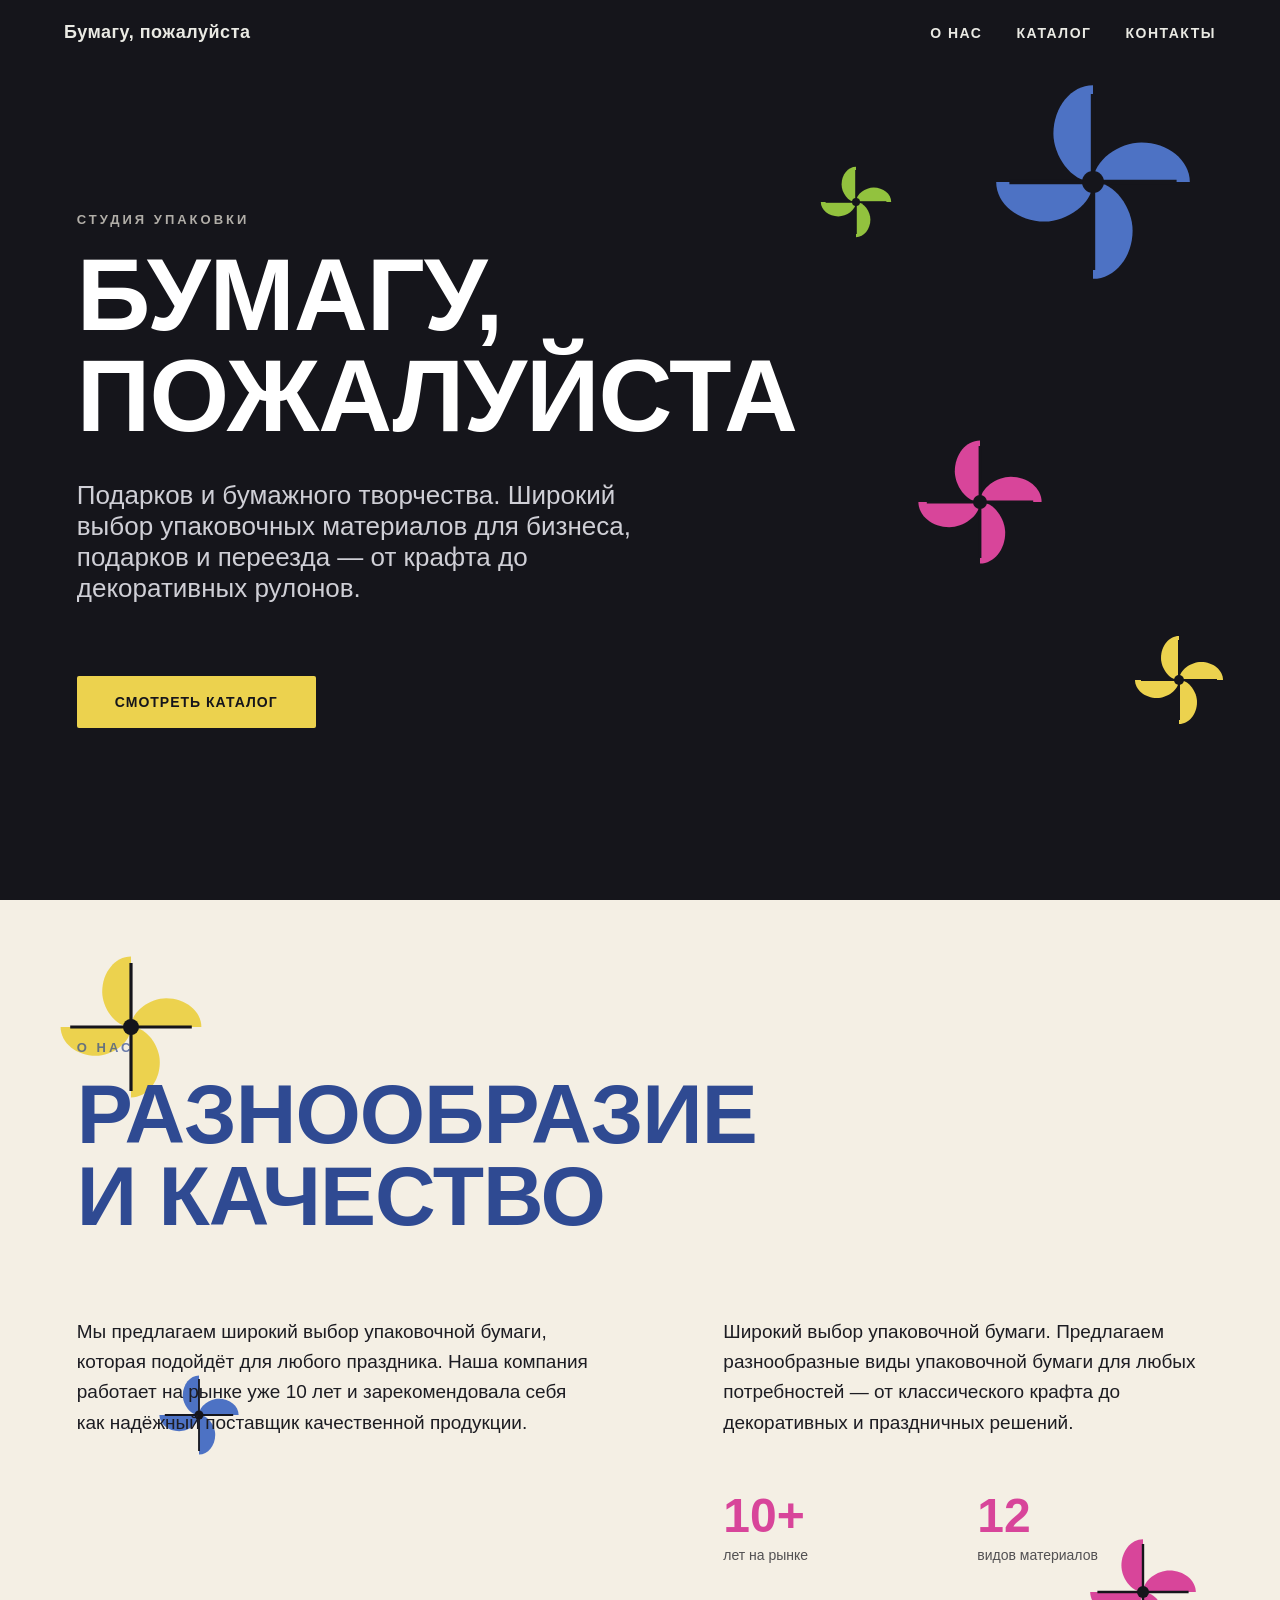
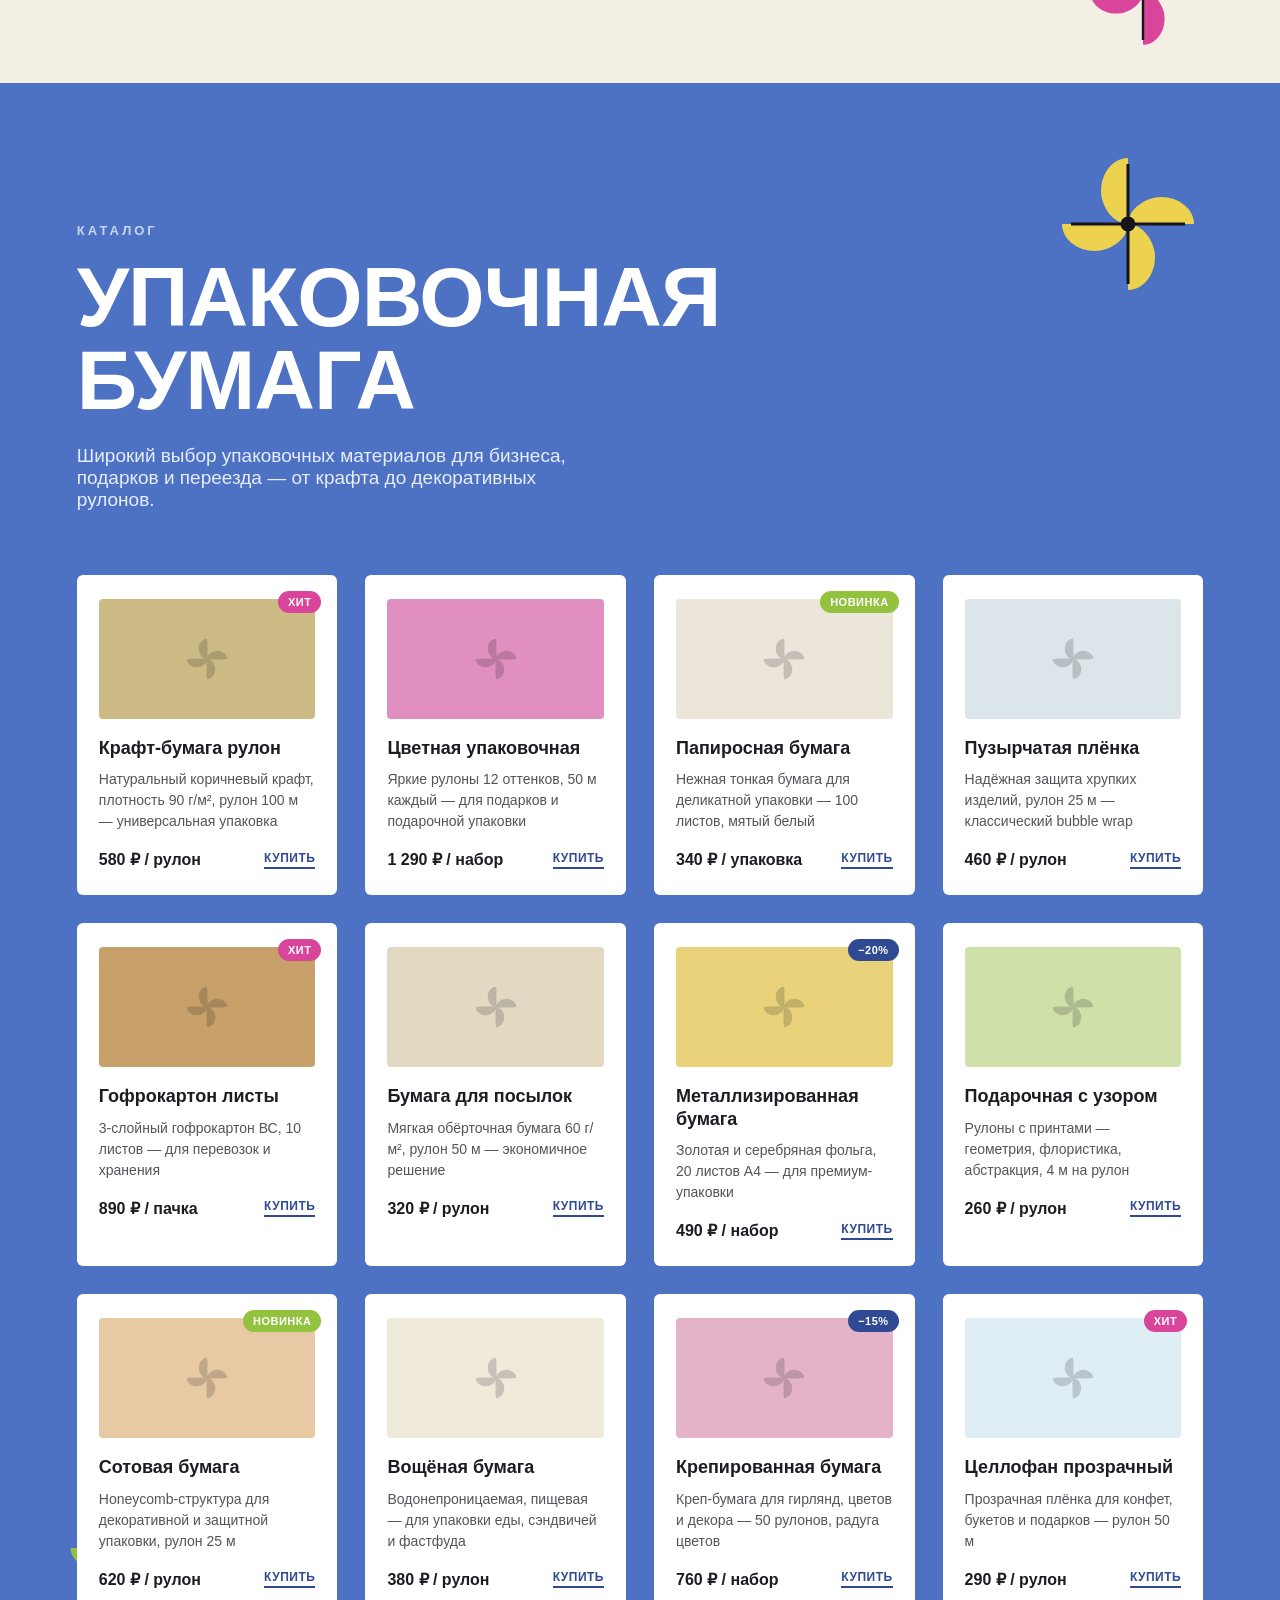
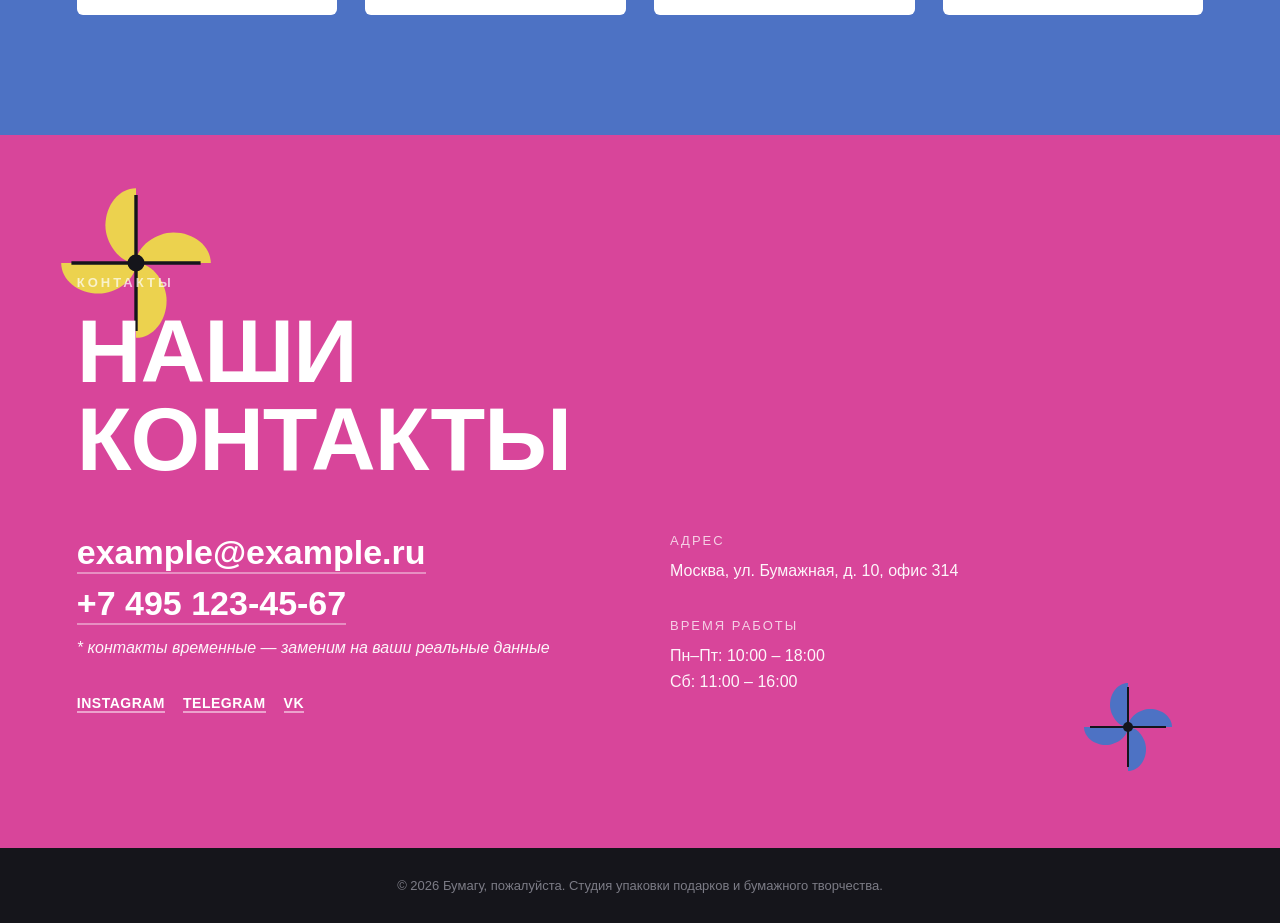
==== index (7).html @ 3995a686 "Add files via upload" ====
<!DOCTYPE html>
<html lang="ru">
<head>
<meta charset="UTF-8">
<meta name="viewport" content="width=device-width, initial-scale=1.0">
<title>Бумагу, пожалуйста — студия упаковки</title>
<meta name="description" content="Студия упаковки подарков и бумажного творчества. Широкий выбор упаковочных материалов для бизнеса, подарков и переезда.">
<style>
  :root{
    --ink:#1c1c22;
    --paper:#f4efe4;
    --blue:#4d72c4;
    --blue-deep:#2f4a92;
    --magenta:#d8459a;
    --yellow:#ecd24e;
    --green:#92c23e;
    --dark:#15151b;
  }

  *{box-sizing:border-box;}
  html,body{margin:0;padding:0;}
  body{
    font-family:'Trebuchet MS','Segoe UI',Verdana,sans-serif;
    background:var(--dark);
    color:var(--paper);
    overflow-x:hidden;
    cursor:auto;
  }
  a{color:inherit;text-decoration:none;}
  img,svg{display:block;}

  /* ---------- NAV ---------- */
  header{
    position:fixed;
    top:0;left:0;right:0;
    display:flex;
    justify-content:space-between;
    align-items:center;
    padding:22px 5vw;
    z-index:100;
    mix-blend-mode:difference;
  }
  .logo{
    font-weight:800;
    font-size:18px;
    letter-spacing:.5px;
    color:#fff;
  }
  nav ul{
    display:flex;
    gap:34px;
    list-style:none;
    margin:0;padding:0;
  }
  nav a{
    color:#fff;
    font-size:14px;
    letter-spacing:1.5px;
    font-weight:700;
    text-transform:uppercase;
    position:relative;
    padding-bottom:4px;
  }
  nav a::after{
    content:"";
    position:absolute;left:0;bottom:0;
    width:0;height:2px;
    background:currentColor;
    transition:width .25s ease;
  }
  nav a:hover::after{width:100%;}
  .burger{display:none;flex-direction:column;gap:5px;cursor:pointer;}
  .burger span{width:26px;height:2px;background:#fff;display:block;}

  @media (max-width:760px){
    nav ul{
      position:fixed;top:0;right:0;
      height:100vh;width:70vw;max-width:300px;
      background:var(--dark);
      flex-direction:column;
      justify-content:center;
      align-items:flex-start;
      padding:0 40px;
      transform:translateX(100%);
      transition:transform .35s ease;
      mix-blend-mode:normal;
    }
    nav ul.open{transform:translateX(0);}
    nav a{color:var(--paper);}
    .burger{display:flex;}
  }

  /* ---------- SECTION BASE ---------- */
  section{
    position:relative;
    overflow:hidden;
    padding:140px 6vw 120px;
  }
  .deco{
    position:absolute;
    pointer-events:none;
    z-index:0;
    will-change:transform;
  }
  .content{position:relative;z-index:2;}

  .eyebrow{
    font-size:13px;
    letter-spacing:3px;
    text-transform:uppercase;
    font-weight:700;
    opacity:.7;
    margin-bottom:18px;
  }

  h1,h2{
    font-weight:800;
    line-height:.98;
    margin:0;
    letter-spacing:-1px;
    text-transform:uppercase;
  }

  /* ---------- HERO ---------- */
  .hero{
    min-height:100vh;
    display:flex;
    align-items:center;
    background:var(--dark);
    padding-top:160px;
  }
  .hero h1{
    font-size:clamp(46px,8vw,108px);
    color:#fff;
    max-width:780px;
  }
  .hero .sub{
    margin-top:34px;
    font-size:clamp(18px,2.4vw,26px);
    max-width:560px;
    color:#cfcfd6;
    font-weight:400;
  }
  .hero .cta{
    display:inline-block;
    margin-top:46px;
    background:var(--yellow);
    color:var(--dark);
    font-weight:800;
    letter-spacing:1px;
    text-transform:uppercase;
    padding:18px 38px;
    border-radius:2px;
    font-size:14px;
    transition:transform .2s ease, background .2s ease;
  }
  .hero .cta:hover{transform:translateY(-3px);background:#fff;}

  /* ---------- ABOUT ---------- */
  .about{
    background:var(--paper);
    color:var(--ink);
  }
  .about h2{
    font-size:clamp(40px,7vw,84px);
    color:var(--blue-deep);
  }
  .about .grid{
    display:grid;
    grid-template-columns:1.1fr .9fr;
    gap:60px;
    margin-top:60px;
    align-items:start;
  }
  .about p{
    font-size:19px;
    line-height:1.6;
    max-width:520px;
  }
  .about .stats{
    display:grid;
    grid-template-columns:1fr 1fr;
    gap:28px;
    margin-top:50px;
  }
  .stat-num{
    font-size:48px;
    font-weight:800;
    color:var(--magenta);
  }
  .stat-label{
    font-size:14px;
    opacity:.75;
    margin-top:4px;
  }

  /* ---------- CATALOG ---------- */
  .catalog{
    background:var(--blue);
    color:#fff;
  }
  .catalog h2{
    font-size:clamp(40px,7vw,84px);
    color:#fff;
  }
  .catalog .lead{
    max-width:540px;
    font-size:19px;
    margin-top:24px;
    color:#e7edff;
  }
  .cards{
    margin-top:64px;
    display:grid;
    grid-template-columns:repeat(auto-fill,minmax(250px,1fr));
    gap:28px;
  }
  .card{
    background:#fff;
    color:var(--ink);
    border-radius:6px;
    padding:24px 22px 26px;
    position:relative;
    transition:transform .28s ease, box-shadow .28s ease;
    cursor:pointer;
  }
  .card:hover{
    transform:scale(1.045) translateY(-4px);
    box-shadow:0 22px 40px rgba(0,0,0,.28);
  }
  .badge{
    position:absolute;
    top:16px;right:16px;
    font-size:11px;
    font-weight:800;
    letter-spacing:.5px;
    text-transform:uppercase;
    padding:5px 10px;
    border-radius:20px;
    color:#fff;
  }
  .badge.hit{background:var(--magenta);}
  .badge.new{background:var(--green);}
  .badge.sale{background:var(--blue-deep);}
  .card-thumb{
    height:120px;
    border-radius:4px;
    margin-bottom:18px;
    display:flex;
    align-items:center;
    justify-content:center;
  }
  .card h3{
    font-size:18px;
    margin:0 0 10px;
    line-height:1.25;
  }
  .card p{
    font-size:14px;
    line-height:1.5;
    opacity:.75;
    margin:0 0 18px;
    min-height:62px;
  }
  .card-foot{
    display:flex;
    justify-content:space-between;
    align-items:center;
  }
  .price{
    font-weight:800;
    font-size:16px;
  }
  .buy{
    font-size:12px;
    font-weight:800;
    text-transform:uppercase;
    letter-spacing:.5px;
    color:var(--blue-deep);
    border-bottom:2px solid var(--blue-deep);
    padding-bottom:2px;
  }

  /* ---------- CONTACTS ---------- */
  .contacts{
    background:var(--magenta);
    color:#fff;
    min-height:70vh;
    display:flex;
    align-items:center;
  }
  .contacts h2{
    font-size:clamp(40px,7vw,90px);
    color:#fff;
  }
  .contacts .grid{
    display:grid;
    grid-template-columns:1fr 1fr;
    gap:60px;
    margin-top:50px;
  }
  .contacts a.big{
    display:block;
    font-size:clamp(22px,3vw,34px);
    font-weight:700;
    margin-bottom:10px;
    border-bottom:2px solid rgba(255,255,255,.4);
    width:fit-content;
  }
  .contacts .block{margin-bottom:34px;}
  .contacts .block-label{
    font-size:13px;
    letter-spacing:2px;
    text-transform:uppercase;
    opacity:.75;
    margin-bottom:10px;
  }
  .contacts .block p{margin:0;font-size:16px;line-height:1.6;opacity:.95;}
  .social{display:flex;gap:18px;margin-top:8px;}
  .social a{
    font-size:14px;
    font-weight:700;
    text-transform:uppercase;
    letter-spacing:.5px;
    border-bottom:2px solid rgba(255,255,255,.5);
  }
  .placeholder-note{
    font-size:13px;
    opacity:.7;
    margin-top:6px;
    font-style:italic;
  }

  footer{
    background:var(--dark);
    text-align:center;
    padding:30px 20px;
    font-size:13px;
    color:#7c7c86;
  }

  @media (max-width:760px){
    .about .grid,.contacts .grid{grid-template-columns:1fr;}
    section{padding:110px 6vw 80px;}
  }
</style>
</head>
<body>

<!-- ===================== FLOWER SHAPE TEMPLATE ===================== -->
<svg width="0" height="0" style="position:absolute">
  <defs>
    <symbol id="flower" viewBox="0 0 100 100">
      <g>
        <path d="M50 50 L50 6 C40 6 32 16 32 28 C32 38 40 50 50 50 Z" />
        <path d="M50 50 L94 50 C94 40 84 32 72 32 C62 32 50 40 50 50 Z" />
        <path d="M50 50 L50 94 C60 94 68 84 68 72 C68 62 60 50 50 50 Z" />
        <path d="M50 50 L6 50 C6 60 16 68 28 68 C38 68 50 60 50 50 Z" />
        <line x1="50" y1="50" x2="50" y2="10" stroke="#15151b" stroke-width="2"/>
        <line x1="50" y1="50" x2="88" y2="50" stroke="#15151b" stroke-width="2"/>
        <line x1="50" y1="50" x2="50" y2="90" stroke="#15151b" stroke-width="2"/>
        <line x1="50" y1="50" x2="12" y2="50" stroke="#15151b" stroke-width="2"/>
        <circle cx="50" cy="50" r="5" fill="#15151b"/>
      </g>
    </symbol>
  </defs>
</svg>

<header>
  <div class="logo">Бумагу, пожалуйста</div>
  <nav>
    <ul id="navList">
      <li><a href="#about">О нас</a></li>
      <li><a href="#catalog">Каталог</a></li>
      <li><a href="#contacts">Контакты</a></li>
    </ul>
  </nav>
  <div class="burger" id="burger"><span></span><span></span><span></span></div>
</header>

<!-- ===================== HERO ===================== -->
<section class="hero" id="hero">
  <svg class="deco" data-speed="0.18" style="width:220px;top:8%;right:6%;" viewBox="0 0 100 100"><use href="#flower" fill="#4d72c4"/></svg>
  <svg class="deco" data-speed="0.32" style="width:140px;top:48%;right:18%;" viewBox="0 0 100 100"><use href="#flower" fill="#d8459a"/></svg>
  <svg class="deco" data-speed="0.12" style="width:100px;top:70%;right:4%;" viewBox="0 0 100 100"><use href="#flower" fill="#ecd24e"/></svg>
  <svg class="deco" data-speed="0.25" style="width:80px;top:18%;right:30%;" viewBox="0 0 100 100"><use href="#flower" fill="#92c23e"/></svg>

  <div class="content">
    <div class="eyebrow">Студия упаковки</div>
    <h1>Бумагу,<br>пожалуйста</h1>
    <p class="sub">Подарков и бумажного творчества. Широкий выбор упаковочных материалов для бизнеса, подарков и переезда — от крафта до декоративных рулонов.</p>
    <a href="#catalog" class="cta">Смотреть каталог</a>
  </div>
</section>

<!-- ===================== ABOUT ===================== -->
<section class="about" id="about">
  <svg class="deco" data-speed="0.2" style="width:160px;top:6%;left:4%;" viewBox="0 0 100 100"><use href="#flower" fill="#ecd24e"/></svg>
  <svg class="deco" data-speed="0.3" style="width:90px;top:60%;left:12%;" viewBox="0 0 100 100"><use href="#flower" fill="#4d72c4"/></svg>
  <svg class="deco" data-speed="0.15" style="width:120px;bottom:4%;right:6%;" viewBox="0 0 100 100"><use href="#flower" fill="#d8459a"/></svg>

  <div class="content">
    <div class="eyebrow" style="color:#2f4a92;">О нас</div>
    <h2>Разнообразие<br>и качество</h2>
    <div class="grid">
      <p>Мы предлагаем широкий выбор упаковочной бумаги, которая подойдёт для любого праздника. Наша компания работает на рынке уже 10 лет и зарекомендовала себя как надёжный поставщик качественной продукции.</p>
      <div>
        <p>Широкий выбор упаковочной бумаги. Предлагаем разнообразные виды упаковочной бумаги для любых потребностей — от классического крафта до декоративных и праздничных решений.</p>
        <div class="stats">
          <div>
            <div class="stat-num">10+</div>
            <div class="stat-label">лет на рынке</div>
          </div>
          <div>
            <div class="stat-num">12</div>
            <div class="stat-label">видов материалов</div>
          </div>
        </div>
      </div>
    </div>
  </div>
</section>

<!-- ===================== CATALOG ===================== -->
<section class="catalog" id="catalog">
  <svg class="deco" data-speed="0.22" style="width:150px;top:4%;right:6%;" viewBox="0 0 100 100"><use href="#flower" fill="#ecd24e"/></svg>
  <svg class="deco" data-speed="0.14" style="width:110px;bottom:8%;left:5%;" viewBox="0 0 100 100"><use href="#flower" fill="#92c23e"/></svg>

  <div class="content">
    <div class="eyebrow">Каталог</div>
    <h2>Упаковочная<br>бумага</h2>
    <p class="lead">Широкий выбор упаковочных материалов для бизнеса, подарков и переезда — от крафта до декоративных рулонов.</p>

    <div class="cards" id="cardsGrid">
      <!-- cards injected by JS -->
    </div>
  </div>
</section>

<!-- ===================== CONTACTS ===================== -->
<section class="contacts" id="contacts">
  <svg class="deco" data-speed="0.18" style="width:170px;top:6%;left:4%;" viewBox="0 0 100 100"><use href="#flower" fill="#ecd24e"/></svg>
  <svg class="deco" data-speed="0.26" style="width:100px;bottom:10%;right:8%;" viewBox="0 0 100 100"><use href="#flower" fill="#4d72c4"/></svg>

  <div class="content" style="width:100%;">
    <div class="eyebrow">Контакты</div>
    <h2>Наши<br>контакты</h2>

    <div class="grid">
      <div>
        <div class="block">
          <a class="big" href="mailto:example@example.ru">example@example.ru</a>
          <a class="big" href="tel:+74951234567">+7 495 123-45-67</a>
          <p class="placeholder-note">* контакты временные — заменим на ваши реальные данные</p>
        </div>
        <div class="social">
          <a href="#">Instagram</a>
          <a href="#">Telegram</a>
          <a href="#">VK</a>
        </div>
      </div>

      <div>
        <div class="block">
          <div class="block-label">Адрес</div>
          <p>Москва, ул. Бумажная, д. 10, офис 314</p>
        </div>
        <div class="block">
          <div class="block-label">Время работы</div>
          <p>Пн–Пт: 10:00 – 18:00<br>Сб: 11:00 – 16:00</p>
        </div>
      </div>
    </div>
  </div>
</section>

<footer>© 2026 Бумагу, пожалуйста. Студия упаковки подарков и бумажного творчества.</footer>

<script>
  // ---- Mobile nav ----
  const burger = document.getElementById('burger');
  const navList = document.getElementById('navList');
  burger.addEventListener('click', () => navList.classList.toggle('open'));
  navList.querySelectorAll('a').forEach(a => a.addEventListener('click', () => navList.classList.remove('open')));

  // ---- Product data (from paper-please.tilda.ws) ----
  const products = [
    {badge:'hit', badgeText:'Хит', title:'Крафт-бумага рулон', desc:'Натуральный коричневый крафт, плотность 90 г/м², рулон 100 м — универсальная упаковка', price:'580 ₽ / рулон', color:'#cdbb86'},
    {badge:'', badgeText:'', title:'Цветная упаковочная', desc:'Яркие рулоны 12 оттенков, 50 м каждый — для подарков и подарочной упаковки', price:'1 290 ₽ / набор', color:'#e08fc0'},
    {badge:'new', badgeText:'Новинка', title:'Папиросная бумага', desc:'Нежная тонкая бумага для деликатной упаковки — 100 листов, мятый белый', price:'340 ₽ / упаковка', color:'#ece6da'},
    {badge:'', badgeText:'', title:'Пузырчатая плёнка', desc:'Надёжная защита хрупких изделий, рулон 25 м — классический bubble wrap', price:'460 ₽ / рулон', color:'#dce6ea'},
    {badge:'hit', badgeText:'Хит', title:'Гофрокартон листы', desc:'3-слойный гофрокартон ВС, 10 листов — для перевозок и хранения', price:'890 ₽ / пачка', color:'#c8a06a'},
    {badge:'', badgeText:'', title:'Бумага для посылок', desc:'Мягкая обёрточная бумага 60 г/м², рулон 50 м — экономичное решение', price:'320 ₽ / рулон', color:'#e3d8c2'},
    {badge:'sale', badgeText:'−20%', title:'Металлизированная бумага', desc:'Золотая и серебряная фольга, 20 листов А4 — для премиум-упаковки', price:'490 ₽ / набор', color:'#e9d27a'},
    {badge:'', badgeText:'', title:'Подарочная с узором', desc:'Рулоны с принтами — геометрия, флористика, абстракция, 4 м на рулон', price:'260 ₽ / рулон', color:'#cfe0a8'},
    {badge:'new', badgeText:'Новинка', title:'Сотовая бумага', desc:'Honeycomb-структура для декоративной и защитной упаковки, рулон 25 м', price:'620 ₽ / рулон', color:'#e7c9a3'},
    {badge:'', badgeText:'', title:'Вощёная бумага', desc:'Водонепроницаемая, пищевая — для упаковки еды, сэндвичей и фастфуда', price:'380 ₽ / рулон', color:'#f0eadb'},
    {badge:'sale', badgeText:'−15%', title:'Крепированная бумага', desc:'Креп-бумага для гирлянд, цветов и декора — 50 рулонов, радуга цветов', price:'760 ₽ / набор', color:'#e5b3c9'},
    {badge:'hit', badgeText:'Хит', title:'Целлофан прозрачный', desc:'Прозрачная плёнка для конфет, букетов и подарков — рулон 50 м', price:'290 ₽ / рулон', color:'#dfeef5'}
  ];

  const grid = document.getElementById('cardsGrid');
  products.forEach(p => {
    const card = document.createElement('div');
    card.className = 'card';
    card.innerHTML = `
      ${p.badge ? `<div class="badge ${p.badge}">${p.badgeText}</div>` : ''}
      <div class="card-thumb" style="background:${p.color}">
        <svg width="46" height="46" viewBox="0 0 100 100"><use href="#flower" fill="#15151b" opacity="0.18"/></svg>
      </div>
      <h3>${p.title}</h3>
      <p>${p.desc}</p>
      <div class="card-foot">
        <span class="price">${p.price}</span>
        <span class="buy">Купить</span>
      </div>
    `;
    grid.appendChild(card);
  });

  // ---- Parallax (no rotation, just float on scroll) ----
  const decos = Array.from(document.querySelectorAll('.deco'));
  let ticking = false;
  function updateParallax(){
    const scrollY = window.scrollY;
    decos.forEach(el => {
      const speed = parseFloat(el.dataset.speed) || 0.2;
      const offset = scrollY * speed;
      el.style.transform = `translateY(${offset * -0.5}px)`;
    });
    ticking = false;
  }
  window.addEventListener('scroll', () => {
    if(!ticking){
      requestAnimationFrame(updateParallax);
      ticking = true;
    }
  });
  updateParallax();
</script>

</body>
</html>
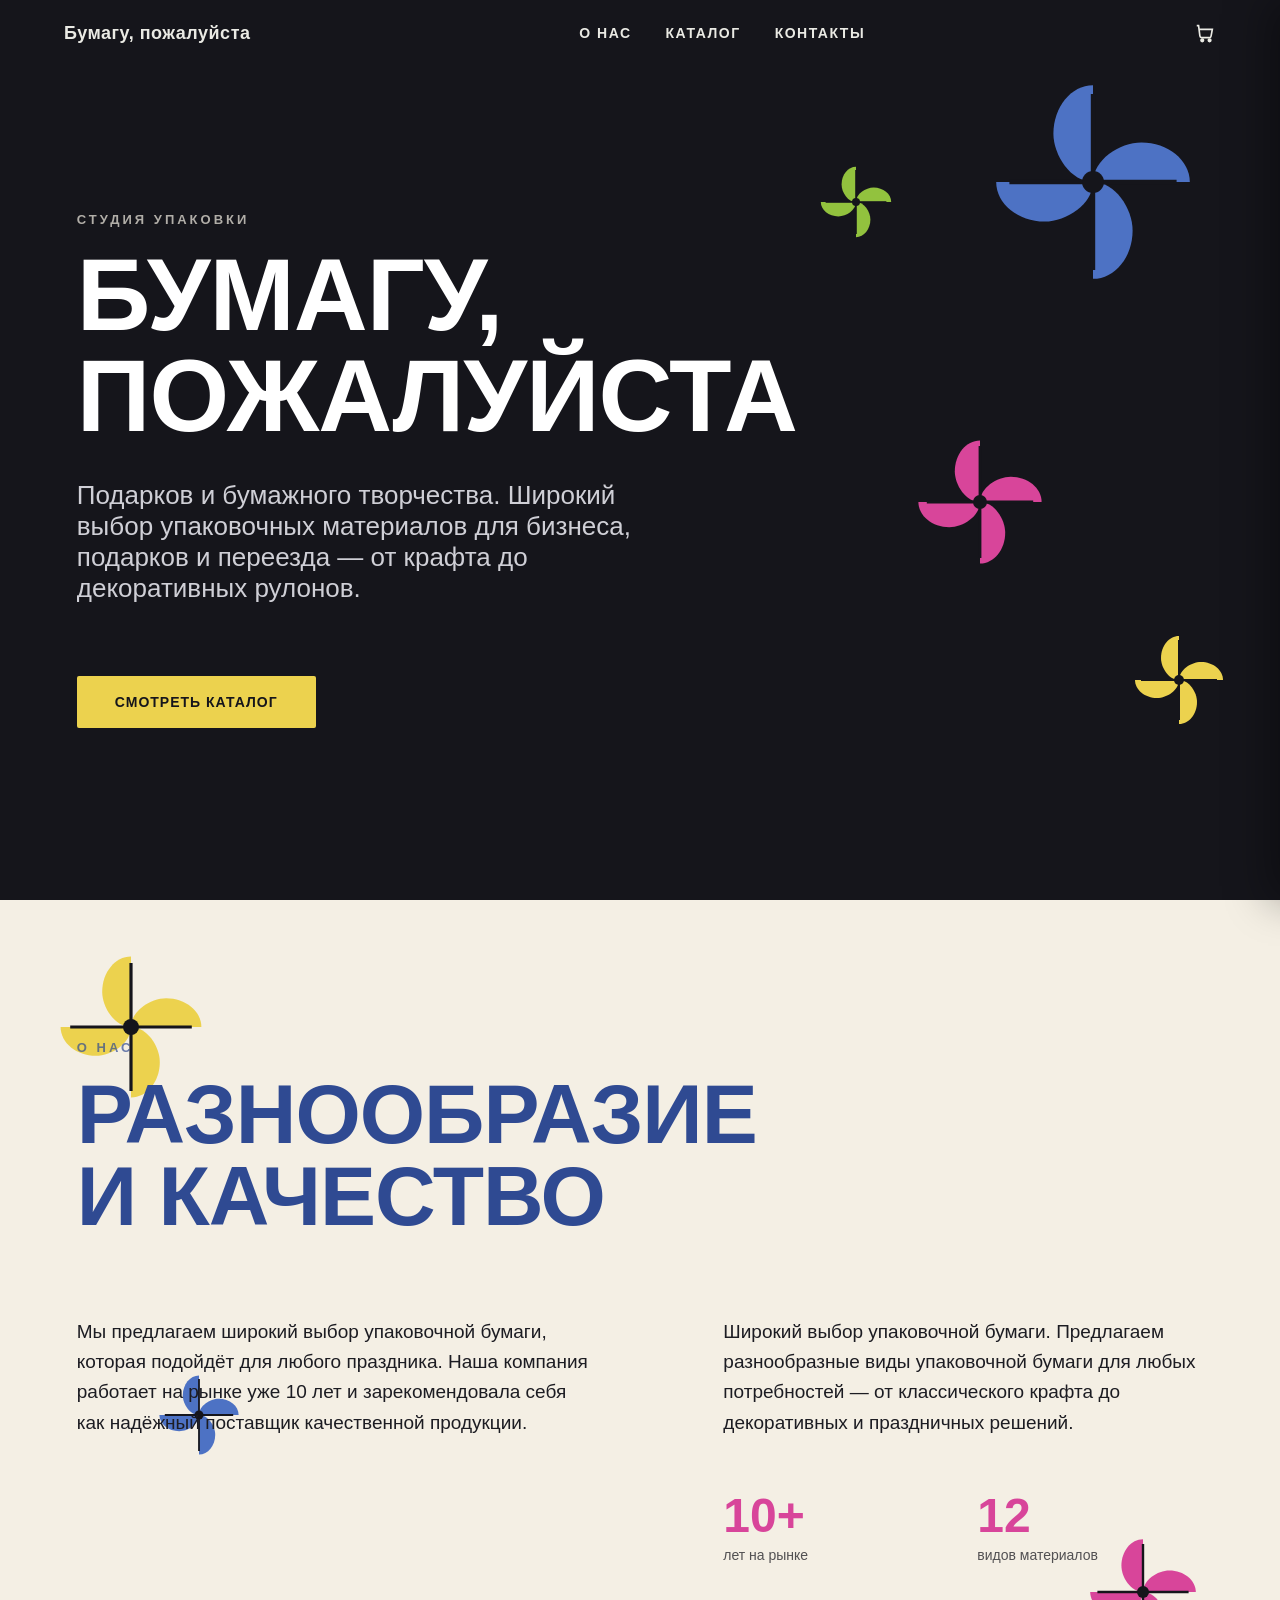
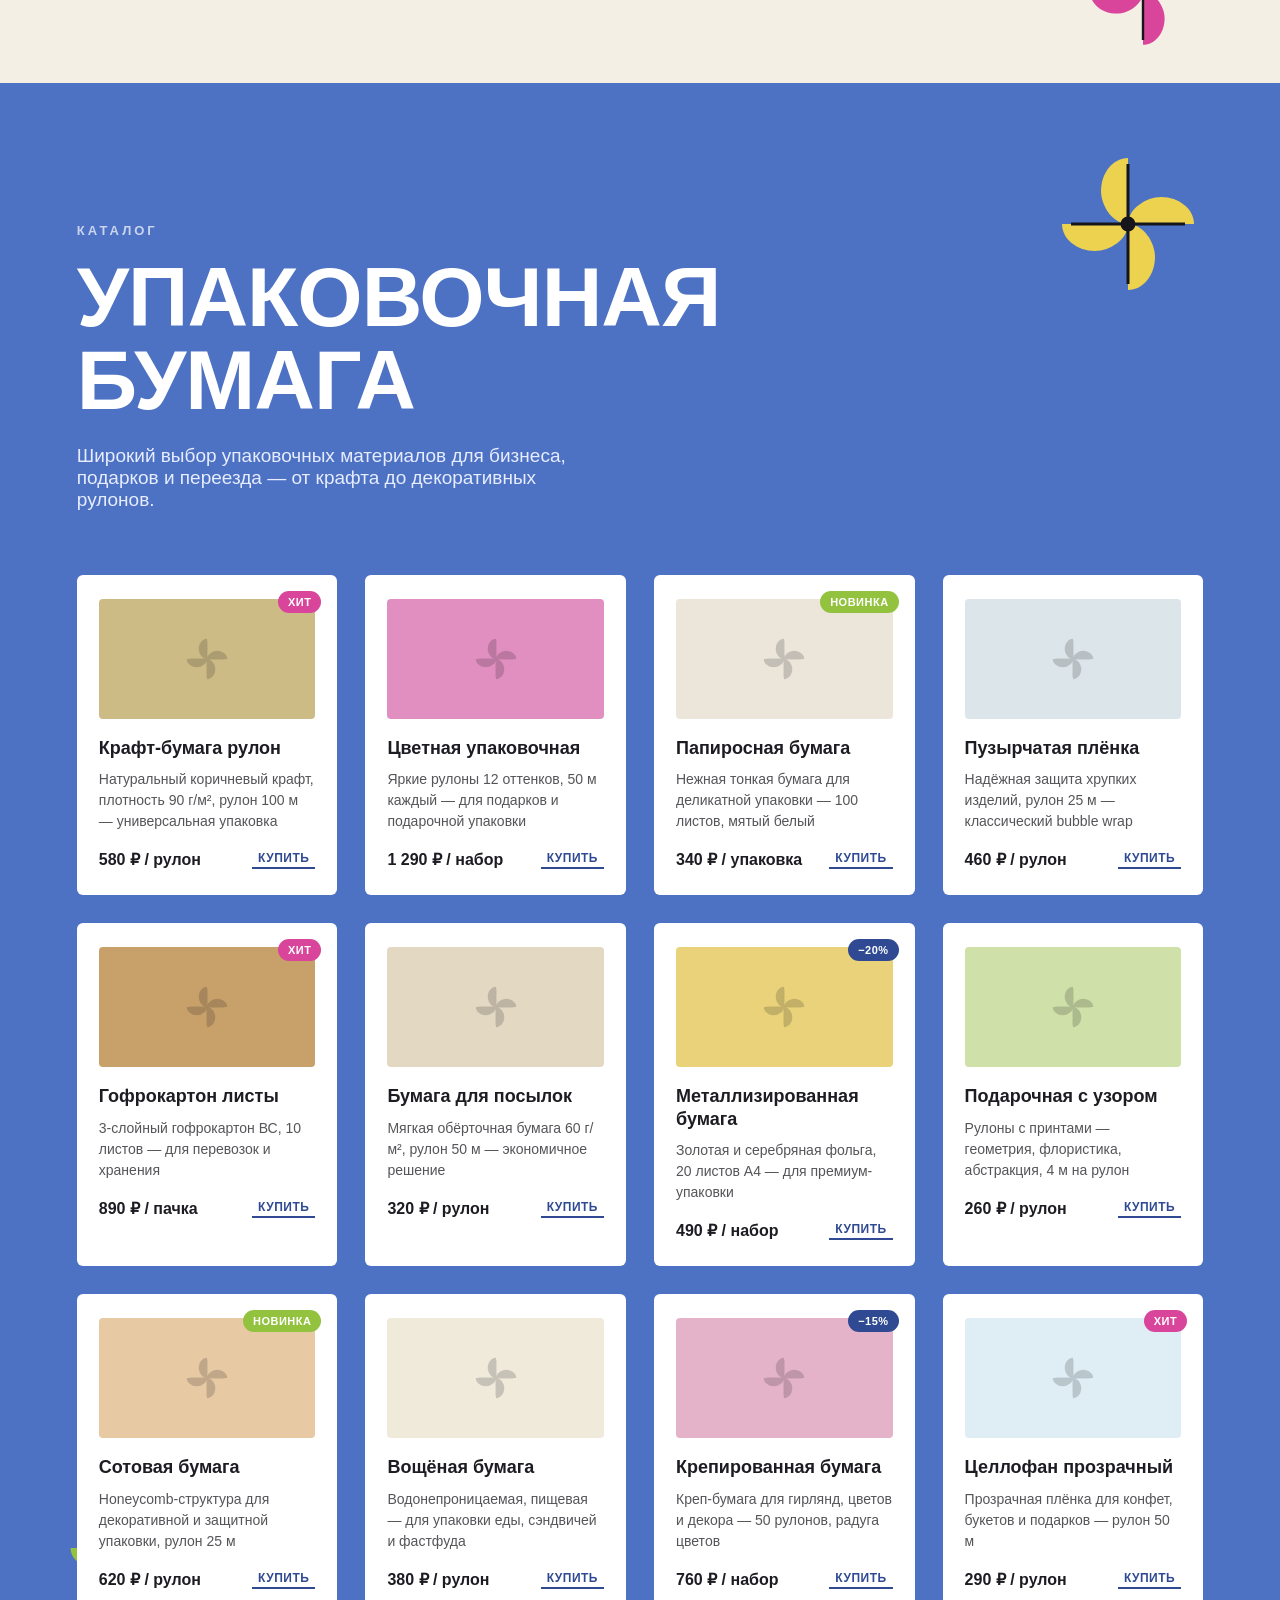
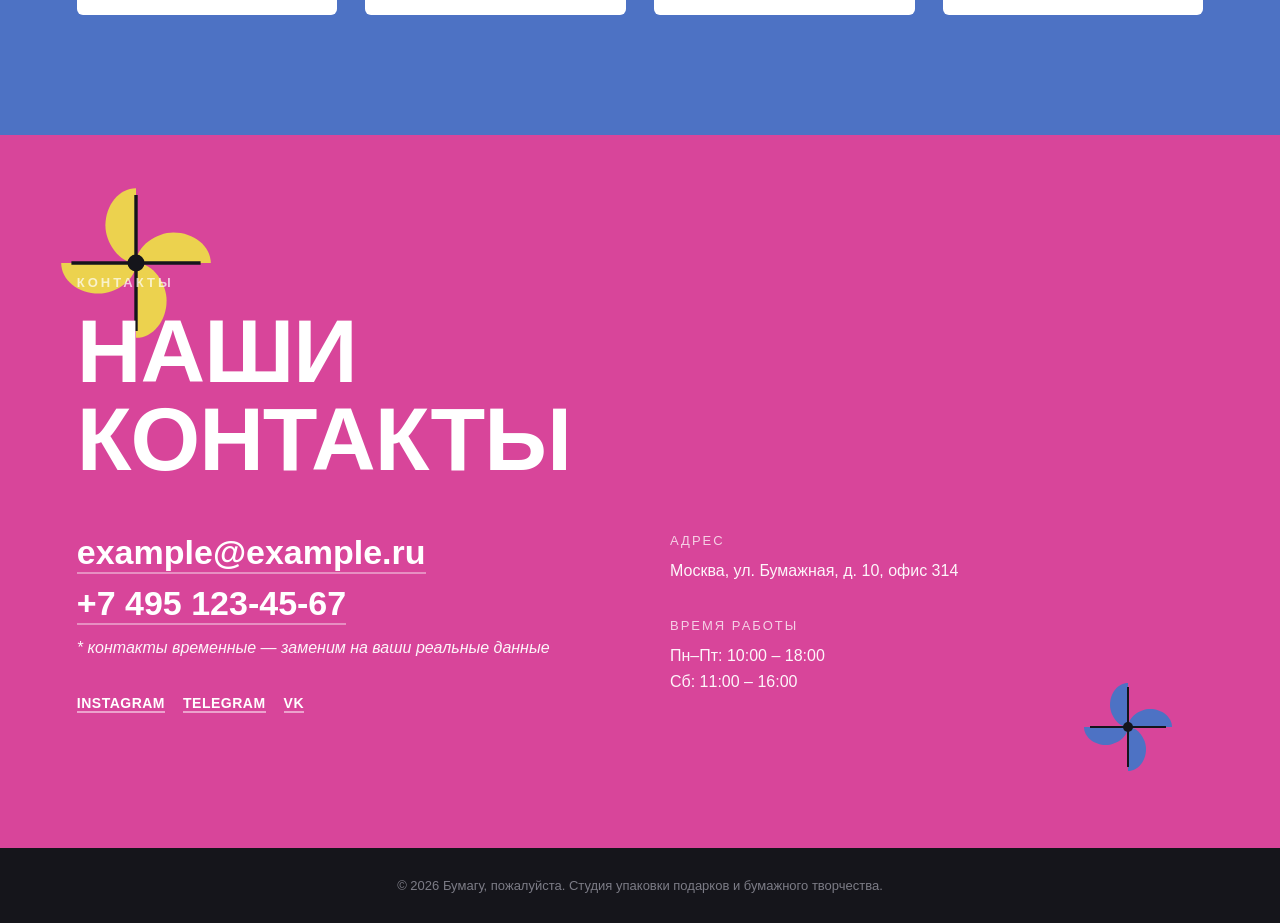
==== commit 653b0fa3: "Add files via upload" ====
--- a/index (7).html
+++ b/index (7).html
@@ -5,345 +5,7 @@
 <meta name="viewport" content="width=device-width, initial-scale=1.0">
 <title>Бумагу, пожалуйста — студия упаковки</title>
 <meta name="description" content="Студия упаковки подарков и бумажного творчества. Широкий выбор упаковочных материалов для бизнеса, подарков и переезда.">
-<style>
-  :root{
-    --ink:#1c1c22;
-    --paper:#f4efe4;
-    --blue:#4d72c4;
-    --blue-deep:#2f4a92;
-    --magenta:#d8459a;
-    --yellow:#ecd24e;
-    --green:#92c23e;
-    --dark:#15151b;
-  }
-
-  *{box-sizing:border-box;}
-  html,body{margin:0;padding:0;}
-  body{
-    font-family:'Trebuchet MS','Segoe UI',Verdana,sans-serif;
-    background:var(--dark);
-    color:var(--paper);
-    overflow-x:hidden;
-    cursor:auto;
-  }
-  a{color:inherit;text-decoration:none;}
-  img,svg{display:block;}
-
-  /* ---------- NAV ---------- */
-  header{
-    position:fixed;
-    top:0;left:0;right:0;
-    display:flex;
-    justify-content:space-between;
-    align-items:center;
-    padding:22px 5vw;
-    z-index:100;
-    mix-blend-mode:difference;
-  }
-  .logo{
-    font-weight:800;
-    font-size:18px;
-    letter-spacing:.5px;
-    color:#fff;
-  }
-  nav ul{
-    display:flex;
-    gap:34px;
-    list-style:none;
-    margin:0;padding:0;
-  }
-  nav a{
-    color:#fff;
-    font-size:14px;
-    letter-spacing:1.5px;
-    font-weight:700;
-    text-transform:uppercase;
-    position:relative;
-    padding-bottom:4px;
-  }
-  nav a::after{
-    content:"";
-    position:absolute;left:0;bottom:0;
-    width:0;height:2px;
-    background:currentColor;
-    transition:width .25s ease;
-  }
-  nav a:hover::after{width:100%;}
-  .burger{display:none;flex-direction:column;gap:5px;cursor:pointer;}
-  .burger span{width:26px;height:2px;background:#fff;display:block;}
-
-  @media (max-width:760px){
-    nav ul{
-      position:fixed;top:0;right:0;
-      height:100vh;width:70vw;max-width:300px;
-      background:var(--dark);
-      flex-direction:column;
-      justify-content:center;
-      align-items:flex-start;
-      padding:0 40px;
-      transform:translateX(100%);
-      transition:transform .35s ease;
-      mix-blend-mode:normal;
-    }
-    nav ul.open{transform:translateX(0);}
-    nav a{color:var(--paper);}
-    .burger{display:flex;}
-  }
-
-  /* ---------- SECTION BASE ---------- */
-  section{
-    position:relative;
-    overflow:hidden;
-    padding:140px 6vw 120px;
-  }
-  .deco{
-    position:absolute;
-    pointer-events:none;
-    z-index:0;
-    will-change:transform;
-  }
-  .content{position:relative;z-index:2;}
-
-  .eyebrow{
-    font-size:13px;
-    letter-spacing:3px;
-    text-transform:uppercase;
-    font-weight:700;
-    opacity:.7;
-    margin-bottom:18px;
-  }
-
-  h1,h2{
-    font-weight:800;
-    line-height:.98;
-    margin:0;
-    letter-spacing:-1px;
-    text-transform:uppercase;
-  }
-
-  /* ---------- HERO ---------- */
-  .hero{
-    min-height:100vh;
-    display:flex;
-    align-items:center;
-    background:var(--dark);
-    padding-top:160px;
-  }
-  .hero h1{
-    font-size:clamp(46px,8vw,108px);
-    color:#fff;
-    max-width:780px;
-  }
-  .hero .sub{
-    margin-top:34px;
-    font-size:clamp(18px,2.4vw,26px);
-    max-width:560px;
-    color:#cfcfd6;
-    font-weight:400;
-  }
-  .hero .cta{
-    display:inline-block;
-    margin-top:46px;
-    background:var(--yellow);
-    color:var(--dark);
-    font-weight:800;
-    letter-spacing:1px;
-    text-transform:uppercase;
-    padding:18px 38px;
-    border-radius:2px;
-    font-size:14px;
-    transition:transform .2s ease, background .2s ease;
-  }
-  .hero .cta:hover{transform:translateY(-3px);background:#fff;}
-
-  /* ---------- ABOUT ---------- */
-  .about{
-    background:var(--paper);
-    color:var(--ink);
-  }
-  .about h2{
-    font-size:clamp(40px,7vw,84px);
-    color:var(--blue-deep);
-  }
-  .about .grid{
-    display:grid;
-    grid-template-columns:1.1fr .9fr;
-    gap:60px;
-    margin-top:60px;
-    align-items:start;
-  }
-  .about p{
-    font-size:19px;
-    line-height:1.6;
-    max-width:520px;
-  }
-  .about .stats{
-    display:grid;
-    grid-template-columns:1fr 1fr;
-    gap:28px;
-    margin-top:50px;
-  }
-  .stat-num{
-    font-size:48px;
-    font-weight:800;
-    color:var(--magenta);
-  }
-  .stat-label{
-    font-size:14px;
-    opacity:.75;
-    margin-top:4px;
-  }
-
-  /* ---------- CATALOG ---------- */
-  .catalog{
-    background:var(--blue);
-    color:#fff;
-  }
-  .catalog h2{
-    font-size:clamp(40px,7vw,84px);
-    color:#fff;
-  }
-  .catalog .lead{
-    max-width:540px;
-    font-size:19px;
-    margin-top:24px;
-    color:#e7edff;
-  }
-  .cards{
-    margin-top:64px;
-    display:grid;
-    grid-template-columns:repeat(auto-fill,minmax(250px,1fr));
-    gap:28px;
-  }
-  .card{
-    background:#fff;
-    color:var(--ink);
-    border-radius:6px;
-    padding:24px 22px 26px;
-    position:relative;
-    transition:transform .28s ease, box-shadow .28s ease;
-    cursor:pointer;
-  }
-  .card:hover{
-    transform:scale(1.045) translateY(-4px);
-    box-shadow:0 22px 40px rgba(0,0,0,.28);
-  }
-  .badge{
-    position:absolute;
-    top:16px;right:16px;
-    font-size:11px;
-    font-weight:800;
-    letter-spacing:.5px;
-    text-transform:uppercase;
-    padding:5px 10px;
-    border-radius:20px;
-    color:#fff;
-  }
-  .badge.hit{background:var(--magenta);}
-  .badge.new{background:var(--green);}
-  .badge.sale{background:var(--blue-deep);}
-  .card-thumb{
-    height:120px;
-    border-radius:4px;
-    margin-bottom:18px;
-    display:flex;
-    align-items:center;
-    justify-content:center;
-  }
-  .card h3{
-    font-size:18px;
-    margin:0 0 10px;
-    line-height:1.25;
-  }
-  .card p{
-    font-size:14px;
-    line-height:1.5;
-    opacity:.75;
-    margin:0 0 18px;
-    min-height:62px;
-  }
-  .card-foot{
-    display:flex;
-    justify-content:space-between;
-    align-items:center;
-  }
-  .price{
-    font-weight:800;
-    font-size:16px;
-  }
-  .buy{
-    font-size:12px;
-    font-weight:800;
-    text-transform:uppercase;
-    letter-spacing:.5px;
-    color:var(--blue-deep);
-    border-bottom:2px solid var(--blue-deep);
-    padding-bottom:2px;
-  }
-
-  /* ---------- CONTACTS ---------- */
-  .contacts{
-    background:var(--magenta);
-    color:#fff;
-    min-height:70vh;
-    display:flex;
-    align-items:center;
-  }
-  .contacts h2{
-    font-size:clamp(40px,7vw,90px);
-    color:#fff;
-  }
-  .contacts .grid{
-    display:grid;
-    grid-template-columns:1fr 1fr;
-    gap:60px;
-    margin-top:50px;
-  }
-  .contacts a.big{
-    display:block;
-    font-size:clamp(22px,3vw,34px);
-    font-weight:700;
-    margin-bottom:10px;
-    border-bottom:2px solid rgba(255,255,255,.4);
-    width:fit-content;
-  }
-  .contacts .block{margin-bottom:34px;}
-  .contacts .block-label{
-    font-size:13px;
-    letter-spacing:2px;
-    text-transform:uppercase;
-    opacity:.75;
-    margin-bottom:10px;
-  }
-  .contacts .block p{margin:0;font-size:16px;line-height:1.6;opacity:.95;}
-  .social{display:flex;gap:18px;margin-top:8px;}
-  .social a{
-    font-size:14px;
-    font-weight:700;
-    text-transform:uppercase;
-    letter-spacing:.5px;
-    border-bottom:2px solid rgba(255,255,255,.5);
-  }
-  .placeholder-note{
-    font-size:13px;
-    opacity:.7;
-    margin-top:6px;
-    font-style:italic;
-  }
-
-  footer{
-    background:var(--dark);
-    text-align:center;
-    padding:30px 20px;
-    font-size:13px;
-    color:#7c7c86;
-  }
-
-  @media (max-width:760px){
-    .about .grid,.contacts .grid{grid-template-columns:1fr;}
-    section{padding:110px 6vw 80px;}
-  }
-</style>
+<link rel="stylesheet" href="style.css">
 </head>
 <body>
 
@@ -375,7 +37,13 @@
       <li><a href="#contacts">Контакты</a></li>
     </ul>
   </nav>
-  <div class="burger" id="burger"><span></span><span></span><span></span></div>
+  <div class="nav-right">
+    <button class="cart-btn" id="cartBtn" aria-label="Корзина">
+      <svg viewBox="0 0 24 24" fill="none" stroke="currentColor" stroke-width="1.8"><path d="M3 4h2l1.4 11.2A2 2 0 0 0 8.4 17h8.2a2 2 0 0 0 2-1.7L20 8H6"/><circle cx="9" cy="20" r="1.4" fill="currentColor"/><circle cx="17" cy="20" r="1.4" fill="currentColor"/></svg>
+      <span class="cart-count" id="cartCount" style="display:none;">0</span>
+    </button>
+    <div class="burger" id="burger"><span></span><span></span><span></span></div>
+  </div>
 </header>
 
 <!-- ===================== HERO ===================== -->
@@ -476,68 +144,28 @@
 
 <footer>© 2026 Бумагу, пожалуйста. Студия упаковки подарков и бумажного творчества.</footer>
 
-<script>
-  // ---- Mobile nav ----
-  const burger = document.getElementById('burger');
-  const navList = document.getElementById('navList');
-  burger.addEventListener('click', () => navList.classList.toggle('open'));
-  navList.querySelectorAll('a').forEach(a => a.addEventListener('click', () => navList.classList.remove('open')));
+<!-- ===================== CART DRAWER ===================== -->
+<div class="cart-overlay" id="cartOverlay"></div>
+<aside class="cart-drawer" id="cartDrawer">
+  <div class="cart-head">
+    <h3>Корзина</h3>
+    <button class="cart-close" id="cartClose" aria-label="Закрыть">&times;</button>
+  </div>
+  <div class="cart-items" id="cartItems">
+    <div class="cart-empty">Корзина пуста</div>
+  </div>
+  <div class="cart-foot">
+    <div class="cart-total-row">
+      <span>Итого</span>
+      <span id="cartTotal">0 ₽</span>
+    </div>
+    <button class="checkout-btn" id="checkoutBtn" disabled>Оформить заказ</button>
+  </div>
+</aside>
 
-  // ---- Product data (from paper-please.tilda.ws) ----
-  const products = [
-    {badge:'hit', badgeText:'Хит', title:'Крафт-бумага рулон', desc:'Натуральный коричневый крафт, плотность 90 г/м², рулон 100 м — универсальная упаковка', price:'580 ₽ / рулон', color:'#cdbb86'},
-    {badge:'', badgeText:'', title:'Цветная упаковочная', desc:'Яркие рулоны 12 оттенков, 50 м каждый — для подарков и подарочной упаковки', price:'1 290 ₽ / набор', color:'#e08fc0'},
-    {badge:'new', badgeText:'Новинка', title:'Папиросная бумага', desc:'Нежная тонкая бумага для деликатной упаковки — 100 листов, мятый белый', price:'340 ₽ / упаковка', color:'#ece6da'},
-    {badge:'', badgeText:'', title:'Пузырчатая плёнка', desc:'Надёжная защита хрупких изделий, рулон 25 м — классический bubble wrap', price:'460 ₽ / рулон', color:'#dce6ea'},
-    {badge:'hit', badgeText:'Хит', title:'Гофрокартон листы', desc:'3-слойный гофрокартон ВС, 10 листов — для перевозок и хранения', price:'890 ₽ / пачка', color:'#c8a06a'},
-    {badge:'', badgeText:'', title:'Бумага для посылок', desc:'Мягкая обёрточная бумага 60 г/м², рулон 50 м — экономичное решение', price:'320 ₽ / рулон', color:'#e3d8c2'},
-    {badge:'sale', badgeText:'−20%', title:'Металлизированная бумага', desc:'Золотая и серебряная фольга, 20 листов А4 — для премиум-упаковки', price:'490 ₽ / набор', color:'#e9d27a'},
-    {badge:'', badgeText:'', title:'Подарочная с узором', desc:'Рулоны с принтами — геометрия, флористика, абстракция, 4 м на рулон', price:'260 ₽ / рулон', color:'#cfe0a8'},
-    {badge:'new', badgeText:'Новинка', title:'Сотовая бумага', desc:'Honeycomb-структура для декоративной и защитной упаковки, рулон 25 м', price:'620 ₽ / рулон', color:'#e7c9a3'},
-    {badge:'', badgeText:'', title:'Вощёная бумага', desc:'Водонепроницаемая, пищевая — для упаковки еды, сэндвичей и фастфуда', price:'380 ₽ / рулон', color:'#f0eadb'},
-    {badge:'sale', badgeText:'−15%', title:'Крепированная бумага', desc:'Креп-бумага для гирлянд, цветов и декора — 50 рулонов, радуга цветов', price:'760 ₽ / набор', color:'#e5b3c9'},
-    {badge:'hit', badgeText:'Хит', title:'Целлофан прозрачный', desc:'Прозрачная плёнка для конфет, букетов и подарков — рулон 50 м', price:'290 ₽ / рулон', color:'#dfeef5'}
-  ];
+<div class="toast" id="toast"></div>
 
-  const grid = document.getElementById('cardsGrid');
-  products.forEach(p => {
-    const card = document.createElement('div');
-    card.className = 'card';
-    card.innerHTML = `
-      ${p.badge ? `<div class="badge ${p.badge}">${p.badgeText}</div>` : ''}
-      <div class="card-thumb" style="background:${p.color}">
-        <svg width="46" height="46" viewBox="0 0 100 100"><use href="#flower" fill="#15151b" opacity="0.18"/></svg>
-      </div>
-      <h3>${p.title}</h3>
-      <p>${p.desc}</p>
-      <div class="card-foot">
-        <span class="price">${p.price}</span>
-        <span class="buy">Купить</span>
-      </div>
-    `;
-    grid.appendChild(card);
-  });
-
-  // ---- Parallax (no rotation, just float on scroll) ----
-  const decos = Array.from(document.querySelectorAll('.deco'));
-  let ticking = false;
-  function updateParallax(){
-    const scrollY = window.scrollY;
-    decos.forEach(el => {
-      const speed = parseFloat(el.dataset.speed) || 0.2;
-      const offset = scrollY * speed;
-      el.style.transform = `translateY(${offset * -0.5}px)`;
-    });
-    ticking = false;
-  }
-  window.addEventListener('scroll', () => {
-    if(!ticking){
-      requestAnimationFrame(updateParallax);
-      ticking = true;
-    }
-  });
-  updateParallax();
-</script>
+<script src="script.js"></script>
 
 </body>
 </html>
--- a/style.css
+++ b/style.css
@@ -0,0 +1,567 @@
+:root{
+  --ink:#1c1c22;
+  --paper:#f4efe4;
+  --blue:#4d72c4;
+  --blue-deep:#2f4a92;
+  --magenta:#d8459a;
+  --yellow:#ecd24e;
+  --green:#92c23e;
+  --dark:#15151b;
+}
+
+*{box-sizing:border-box;}
+html,body{margin:0;padding:0;}
+body{
+  font-family:'Trebuchet MS','Segoe UI',Verdana,sans-serif;
+  background:var(--dark);
+  color:var(--paper);
+  overflow-x:hidden;
+  cursor:auto;
+}
+a{color:inherit;text-decoration:none;}
+img,svg{display:block;}
+
+/* ---------- NAV ---------- */
+header{
+  position:fixed;
+  top:0;left:0;right:0;
+  display:flex;
+  justify-content:space-between;
+  align-items:center;
+  padding:22px 5vw;
+  z-index:100;
+  mix-blend-mode:difference;
+}
+.logo{
+  font-weight:800;
+  font-size:18px;
+  letter-spacing:.5px;
+  color:#fff;
+}
+nav ul{
+  display:flex;
+  gap:34px;
+  list-style:none;
+  margin:0;padding:0;
+}
+nav a{
+  color:#fff;
+  font-size:14px;
+  letter-spacing:1.5px;
+  font-weight:700;
+  text-transform:uppercase;
+  position:relative;
+  padding-bottom:4px;
+}
+nav a::after{
+  content:"";
+  position:absolute;left:0;bottom:0;
+  width:0;height:2px;
+  background:currentColor;
+  transition:width .25s ease;
+}
+nav a:hover::after{width:100%;}
+.burger{display:none;flex-direction:column;gap:5px;cursor:pointer;}
+.burger span{width:26px;height:2px;background:#fff;display:block;}
+
+/* ---------- CART BUTTON ---------- */
+.nav-right{display:flex;align-items:center;gap:30px;}
+.cart-btn{
+  position:relative;
+  display:flex;
+  align-items:center;
+  gap:8px;
+  background:none;
+  border:none;
+  color:#fff;
+  cursor:pointer;
+  font-family:inherit;
+  font-size:14px;
+  font-weight:700;
+  letter-spacing:1px;
+  text-transform:uppercase;
+  padding:0;
+}
+.cart-btn svg{width:22px;height:22px;}
+.cart-count{
+  position:absolute;
+  top:-9px;right:-12px;
+  background:var(--magenta);
+  color:#fff;
+  font-size:11px;
+  font-weight:800;
+  min-width:18px;height:18px;
+  border-radius:50%;
+  display:flex;
+  align-items:center;
+  justify-content:center;
+  padding:0 3px;
+  mix-blend-mode:normal;
+}
+
+@media (max-width:760px){
+  nav ul{
+    position:fixed;top:0;right:0;
+    height:100vh;width:70vw;max-width:300px;
+    background:var(--dark);
+    flex-direction:column;
+    justify-content:center;
+    align-items:flex-start;
+    padding:0 40px;
+    transform:translateX(100%);
+    transition:transform .35s ease;
+    mix-blend-mode:normal;
+  }
+  nav ul.open{transform:translateX(0);}
+  nav a{color:var(--paper);}
+  .burger{display:flex;}
+}
+
+/* ---------- SECTION BASE ---------- */
+section{
+  position:relative;
+  overflow:hidden;
+  padding:140px 6vw 120px;
+}
+.deco{
+  position:absolute;
+  pointer-events:none;
+  z-index:0;
+  will-change:transform;
+}
+.content{position:relative;z-index:2;}
+
+.eyebrow{
+  font-size:13px;
+  letter-spacing:3px;
+  text-transform:uppercase;
+  font-weight:700;
+  opacity:.7;
+  margin-bottom:18px;
+}
+
+h1,h2{
+  font-weight:800;
+  line-height:.98;
+  margin:0;
+  letter-spacing:-1px;
+  text-transform:uppercase;
+}
+
+/* ---------- HERO ---------- */
+.hero{
+  min-height:100vh;
+  display:flex;
+  align-items:center;
+  background:var(--dark);
+  padding-top:160px;
+}
+.hero h1{
+  font-size:clamp(46px,8vw,108px);
+  color:#fff;
+  max-width:780px;
+}
+.hero .sub{
+  margin-top:34px;
+  font-size:clamp(18px,2.4vw,26px);
+  max-width:560px;
+  color:#cfcfd6;
+  font-weight:400;
+}
+.hero .cta{
+  display:inline-block;
+  margin-top:46px;
+  background:var(--yellow);
+  color:var(--dark);
+  font-weight:800;
+  letter-spacing:1px;
+  text-transform:uppercase;
+  padding:18px 38px;
+  border-radius:2px;
+  font-size:14px;
+  transition:transform .2s ease, background .2s ease;
+}
+.hero .cta:hover{transform:translateY(-3px);background:#fff;}
+
+/* ---------- ABOUT ---------- */
+.about{
+  background:var(--paper);
+  color:var(--ink);
+}
+.about h2{
+  font-size:clamp(40px,7vw,84px);
+  color:var(--blue-deep);
+}
+.about .grid{
+  display:grid;
+  grid-template-columns:1.1fr .9fr;
+  gap:60px;
+  margin-top:60px;
+  align-items:start;
+}
+.about p{
+  font-size:19px;
+  line-height:1.6;
+  max-width:520px;
+}
+.about .stats{
+  display:grid;
+  grid-template-columns:1fr 1fr;
+  gap:28px;
+  margin-top:50px;
+}
+.stat-num{
+  font-size:48px;
+  font-weight:800;
+  color:var(--magenta);
+}
+.stat-label{
+  font-size:14px;
+  opacity:.75;
+  margin-top:4px;
+}
+
+/* ---------- CATALOG ---------- */
+.catalog{
+  background:var(--blue);
+  color:#fff;
+}
+.catalog h2{
+  font-size:clamp(40px,7vw,84px);
+  color:#fff;
+}
+.catalog .lead{
+  max-width:540px;
+  font-size:19px;
+  margin-top:24px;
+  color:#e7edff;
+}
+.cards{
+  margin-top:64px;
+  display:grid;
+  grid-template-columns:repeat(auto-fill,minmax(250px,1fr));
+  gap:28px;
+}
+.card{
+  background:#fff;
+  color:var(--ink);
+  border-radius:6px;
+  padding:24px 22px 26px;
+  position:relative;
+  transition:transform .28s ease, box-shadow .28s ease;
+  cursor:pointer;
+}
+.card:hover{
+  transform:scale(1.045) translateY(-4px);
+  box-shadow:0 22px 40px rgba(0,0,0,.28);
+}
+.badge{
+  position:absolute;
+  top:16px;right:16px;
+  font-size:11px;
+  font-weight:800;
+  letter-spacing:.5px;
+  text-transform:uppercase;
+  padding:5px 10px;
+  border-radius:20px;
+  color:#fff;
+}
+.badge.hit{background:var(--magenta);}
+.badge.new{background:var(--green);}
+.badge.sale{background:var(--blue-deep);}
+.card-thumb{
+  height:120px;
+  border-radius:4px;
+  margin-bottom:18px;
+  display:flex;
+  align-items:center;
+  justify-content:center;
+}
+.card h3{
+  font-size:18px;
+  margin:0 0 10px;
+  line-height:1.25;
+}
+.card p{
+  font-size:14px;
+  line-height:1.5;
+  opacity:.75;
+  margin:0 0 18px;
+  min-height:62px;
+}
+.card-foot{
+  display:flex;
+  justify-content:space-between;
+  align-items:center;
+}
+.price{
+  font-weight:800;
+  font-size:16px;
+}
+.buy{
+  font-size:12px;
+  font-weight:800;
+  text-transform:uppercase;
+  letter-spacing:.5px;
+  color:var(--blue-deep);
+  border:none;
+  border-bottom:2px solid var(--blue-deep);
+  padding-bottom:2px;
+  background:none;
+  cursor:pointer;
+  font-family:inherit;
+}
+.buy:hover{color:var(--magenta);border-color:var(--magenta);}
+
+/* ---------- CONTACTS ---------- */
+.contacts{
+  background:var(--magenta);
+  color:#fff;
+  min-height:70vh;
+  display:flex;
+  align-items:center;
+}
+.contacts h2{
+  font-size:clamp(40px,7vw,90px);
+  color:#fff;
+}
+.contacts .grid{
+  display:grid;
+  grid-template-columns:1fr 1fr;
+  gap:60px;
+  margin-top:50px;
+}
+.contacts a.big{
+  display:block;
+  font-size:clamp(22px,3vw,34px);
+  font-weight:700;
+  margin-bottom:10px;
+  border-bottom:2px solid rgba(255,255,255,.4);
+  width:fit-content;
+}
+.contacts .block{margin-bottom:34px;}
+.contacts .block-label{
+  font-size:13px;
+  letter-spacing:2px;
+  text-transform:uppercase;
+  opacity:.75;
+  margin-bottom:10px;
+}
+.contacts .block p{margin:0;font-size:16px;line-height:1.6;opacity:.95;}
+.social{display:flex;gap:18px;margin-top:8px;}
+.social a{
+  font-size:14px;
+  font-weight:700;
+  text-transform:uppercase;
+  letter-spacing:.5px;
+  border-bottom:2px solid rgba(255,255,255,.5);
+}
+.placeholder-note{
+  font-size:13px;
+  opacity:.7;
+  margin-top:6px;
+  font-style:italic;
+}
+
+footer{
+  background:var(--dark);
+  text-align:center;
+  padding:30px 20px;
+  font-size:13px;
+  color:#7c7c86;
+}
+
+/* ---------- CART DRAWER ---------- */
+.cart-overlay{
+  position:fixed;
+  inset:0;
+  background:rgba(0,0,0,.45);
+  opacity:0;
+  visibility:hidden;
+  transition:opacity .3s ease;
+  z-index:200;
+}
+.cart-overlay.open{opacity:1;visibility:visible;}
+
+.cart-drawer{
+  position:fixed;
+  top:0;right:0;
+  height:100vh;
+  width:min(420px,92vw);
+  background:var(--paper);
+  color:var(--ink);
+  z-index:201;
+  display:flex;
+  flex-direction:column;
+  transform:translateX(100%);
+  transition:transform .35s ease;
+  box-shadow:-12px 0 40px rgba(0,0,0,.35);
+}
+.cart-drawer.open{transform:translateX(0);}
+
+.cart-head{
+  display:flex;
+  align-items:center;
+  justify-content:space-between;
+  padding:26px 26px 18px;
+  border-bottom:2px solid rgba(0,0,0,.08);
+}
+.cart-head h3{
+  margin:0;
+  font-size:22px;
+  text-transform:uppercase;
+  letter-spacing:-0.5px;
+  color:var(--blue-deep);
+}
+.cart-close{
+  background:none;border:none;cursor:pointer;
+  font-size:26px;line-height:1;
+  color:var(--ink);
+  padding:0;
+}
+
+.cart-items{
+  flex:1;
+  overflow-y:auto;
+  padding:10px 26px;
+}
+.cart-empty{
+  text-align:center;
+  padding:60px 10px;
+  opacity:.6;
+  font-size:15px;
+}
+
+.cart-item{
+  display:flex;
+  gap:14px;
+  padding:18px 0;
+  border-bottom:1px solid rgba(0,0,0,.08);
+}
+.cart-item-thumb{
+  width:56px;height:56px;
+  border-radius:6px;
+  flex:none;
+  display:flex;align-items:center;justify-content:center;
+}
+.cart-item-thumb svg{width:26px;height:26px;}
+.cart-item-info{flex:1;min-width:0;}
+.cart-item-info h4{
+  margin:0 0 4px;
+  font-size:15px;
+  line-height:1.3;
+}
+.cart-item-price{
+  font-size:13px;
+  opacity:.65;
+}
+.cart-item-controls{
+  display:flex;
+  align-items:center;
+  justify-content:space-between;
+  margin-top:10px;
+}
+.qty-control{
+  display:flex;
+  align-items:center;
+  gap:0;
+  border:1.5px solid rgba(0,0,0,.15);
+  border-radius:20px;
+  overflow:hidden;
+}
+.qty-control button{
+  width:28px;height:28px;
+  border:none;
+  background:none;
+  cursor:pointer;
+  font-size:16px;
+  font-weight:700;
+  color:var(--blue-deep);
+  display:flex;align-items:center;justify-content:center;
+}
+.qty-control button:hover{background:rgba(0,0,0,.06);}
+.qty-control span{
+  min-width:28px;
+  text-align:center;
+  font-size:14px;
+  font-weight:700;
+}
+.remove-btn{
+  background:none;border:none;cursor:pointer;
+  font-size:12px;
+  font-weight:700;
+  text-transform:uppercase;
+  letter-spacing:.5px;
+  color:var(--magenta);
+  border-bottom:1.5px solid var(--magenta);
+  padding:0;
+}
+.cart-line-total{
+  font-weight:800;
+  font-size:14px;
+  white-space:nowrap;
+}
+
+.cart-foot{
+  padding:22px 26px 28px;
+  border-top:2px solid rgba(0,0,0,.08);
+}
+.cart-total-row{
+  display:flex;
+  justify-content:space-between;
+  align-items:baseline;
+  margin-bottom:18px;
+}
+.cart-total-row span:first-child{
+  font-size:14px;
+  text-transform:uppercase;
+  letter-spacing:1px;
+  opacity:.7;
+}
+.cart-total-row span:last-child{
+  font-size:26px;
+  font-weight:800;
+  color:var(--blue-deep);
+}
+.checkout-btn{
+  width:100%;
+  background:var(--yellow);
+  border:none;
+  color:var(--dark);
+  font-weight:800;
+  letter-spacing:1px;
+  text-transform:uppercase;
+  padding:18px;
+  border-radius:2px;
+  font-size:14px;
+  cursor:pointer;
+  transition:background .2s ease;
+}
+.checkout-btn:hover{background:#fff;}
+.checkout-btn:disabled{opacity:.5;cursor:not-allowed;}
+
+.toast{
+  position:fixed;
+  bottom:30px;left:50%;
+  transform:translate(-50%,20px);
+  background:var(--ink);
+  color:#fff;
+  padding:14px 26px;
+  border-radius:30px;
+  font-size:14px;
+  font-weight:600;
+  opacity:0;
+  visibility:hidden;
+  transition:opacity .25s ease, transform .25s ease;
+  z-index:300;
+  white-space:nowrap;
+}
+.toast.show{
+  opacity:1;visibility:visible;
+  transform:translate(-50%,0);
+}
+
+@media (max-width:760px){
+  .about .grid,.contacts .grid{grid-template-columns:1fr;}
+  section{padding:110px 6vw 80px;}
+}
